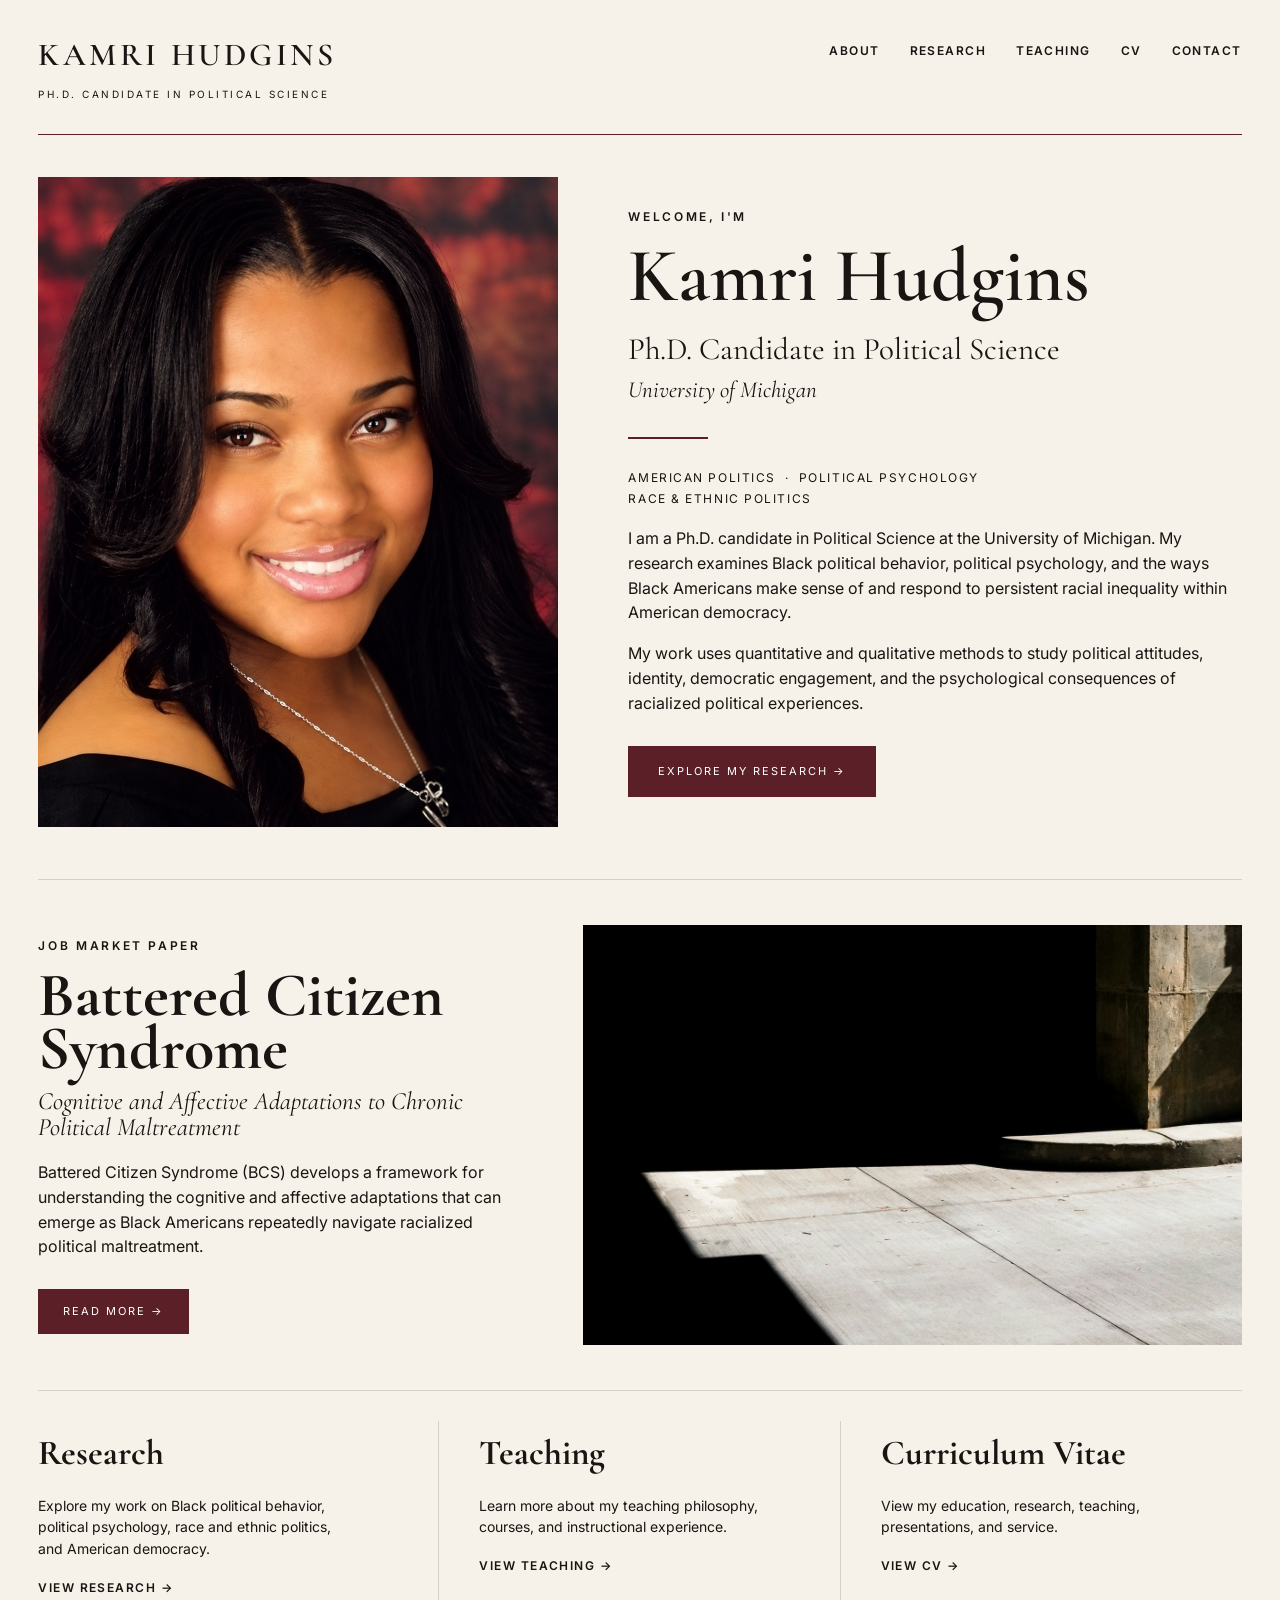
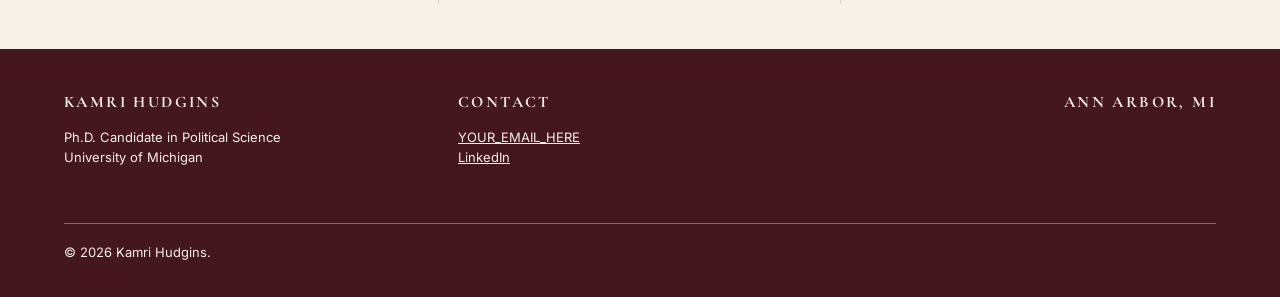
==== index.html @ df35bdea "Update CV link to new PDF file" ====
<!doctype html>
<html lang="en">
<head>
  <meta charset="utf-8">
  <meta name="viewport" content="width=device-width, initial-scale=1">
  <title>Kamri Hudgins | Ph.D. Candidate in Political Science</title>
  <meta name="description" content="Academic website of Kamri Hudgins, Ph.D. Candidate in Political Science at the University of Michigan.">
  <link rel="preconnect" href="https://fonts.googleapis.com">
  <link rel="preconnect" href="https://fonts.gstatic.com" crossorigin>
  <link href="https://fonts.googleapis.com/css2?family=Cormorant+Garamond:ital,wght@0,500;0,600;1,500&family=Inter:wght@400;500;600&display=swap" rel="stylesheet">
  <link rel="stylesheet" href="style.css">
</head>
<body>
<header class="site-header">
  <a class="wordmark" href="#top">
    <span>KAMRI HUDGINS</span>
    <small>PH.D. CANDIDATE IN POLITICAL SCIENCE</small>
  </a>
  <nav aria-label="Primary navigation">
    <a href="#about">ABOUT</a>
    <a href="#research">RESEARCH</a>
    <a href="#teaching">TEACHING</a>
    <a href="Hudgins_CV2026.pdf" target="_blank" rel="noopener">CV</a>
    <a href="#contact">CONTACT</a>
  </nav>
</header>

<main id="top">
<section class="hero" id="about">
 <div class="portrait">
  <img src="kamri-hudgins-headshot.png" alt="Kamri Hudgins">
</div>
  <div class="hero-copy">
    <p class="eyebrow">WELCOME, I'M</p>
    <h1>Kamri Hudgins</h1>
    <p class="role">Ph.D. Candidate in Political Science</p>
    <p class="institution">University of Michigan</p>
    <div class="rule"></div>
    <p class="areas">AMERICAN POLITICS &nbsp;·&nbsp; POLITICAL PSYCHOLOGY<br>RACE &amp; ETHNIC POLITICS</p>
    <p class="lede">I am a Ph.D. candidate in Political Science at the University of Michigan. My research examines Black political behavior, political psychology, and the ways Black Americans make sense of and respond to persistent racial inequality within American democracy.</p>
    <p>My work uses quantitative and qualitative methods to study political attitudes, identity, democratic engagement, and the psychological consequences of racialized political experiences.</p>
    <a class="button" href="#research">EXPLORE MY RESEARCH →</a>
  </div>
</section>

<section class="featured" id="research">
  <div class="featured-copy">
    <p class="eyebrow">JOB MARKET PAPER</p>
    <h2>Battered Citizen<br>Syndrome</h2>
    <p class="subtitle">Cognitive and Affective Adaptations to Chronic Political Maltreatment</p>
    <p>Battered Citizen Syndrome (BCS) develops a framework for understanding the cognitive and affective adaptations that can emerge as Black Americans repeatedly navigate racialized political maltreatment.</p>
    <a class="button small" href="#">READ MORE →</a>
  </div>
 <div class="research-image">
  <img src="bcs-featured.jpg" alt="Architectural scene with geometric shadows">
</div>
</section>

<section class="link-grid">
  <article>
    <h3>Research</h3>
    <p>Explore my work on Black political behavior, political psychology, race and ethnic politics, and American democracy.</p>
    <a href="#research">VIEW RESEARCH →</a>
  </article>
  <article id="teaching">
    <h3>Teaching</h3>
    <p>Learn more about my teaching philosophy, courses, and instructional experience.</p>
    <a href="#">VIEW TEACHING →</a>
  </article>
  <article>
    <h3>Curriculum Vitae</h3>
    <p>View my education, research, teaching, presentations, and service.</p>
    <a href="Hudgins_CV2026.pdf" target="_blank" rel="noopener">VIEW CV →</a>
  </article>
</section>
</main>

<footer id="contact">
  <div>
    <strong>KAMRI HUDGINS</strong>
    <p>Ph.D. Candidate in Political Science<br>University of Michigan</p>
  </div>
  <div>
    <strong>CONTACT</strong>
    <p><a href="mailto:YOUR_EMAIL_HERE">YOUR_EMAIL_HERE</a><br>
    <a href="#">LinkedIn</a></p>
  </div>
  <div class="footer-location">
    <strong>ANN ARBOR, MI</strong>
  </div>
  <p class="copyright">© 2026 Kamri Hudgins.</p>
</footer>
</body>
</html>
---- style.css ----
:root{
  --cream:#f7f2e9;
  --ink:#181513;
  --wine:#5b2027;
  --wine-dark:#43171d;
  --muted:#746b64;
  --line:#d9cfc2;
}
*{box-sizing:border-box}
html{scroll-behavior:smooth}
body{margin:0;background:var(--cream);color:var(--ink);font-family:Inter,Arial,sans-serif;line-height:1.55}
.site-header{max-width:1400px;margin:auto;padding:30px 5%;display:flex;justify-content:space-between;align-items:flex-start;border-bottom:1px solid var(--wine)}
.wordmark{text-decoration:none;color:var(--ink);letter-spacing:.22em}
.wordmark span{display:block;font-family:"Cormorant Garamond",Georgia,serif;font-size:32px;font-weight:600}
.wordmark small{font-size:10px;letter-spacing:.25em}
nav{display:flex;gap:30px;padding-top:12px}
nav a,.link-grid a{color:var(--ink);text-decoration:none;font-size:12px;font-weight:600;letter-spacing:.12em}
nav a:hover,.link-grid a:hover{color:var(--wine)}
main{max-width:1400px;margin:auto}
.hero{padding:42px 5% 52px;display:grid;grid-template-columns:minmax(0,.9fr) minmax(0,1fr);gap:62px;align-items:center}
.portrait{
  height:650px;
  overflow:hidden;
}
.portrait img{
  width:100%;
  height:100%;
  object-fit:cover;
  object-position:center;
  display:block;
}
.placeholder{background:linear-gradient(145deg,#6a2930,#3f151a);display:flex;align-items:center;justify-content:center;color:#f8eee6;letter-spacing:.18em;font-size:12px}
.hero-copy{min-width:0;max-width:650px}
.portrait{grid-column:1}
.hero-copy{grid-column:2}
.eyebrow{font-size:12px;letter-spacing:.22em;font-weight:600;margin:0 0 15px}
h1,h2,h3,.role,.subtitle{font-family:"Cormorant Garamond",Georgia,serif}
h1{font-size:76px;line-height:.9;margin:0 0 15px;font-weight:600}
.role{font-size:31px;margin:0}
.institution{font-family:"Cormorant Garamond",Georgia,serif;font-style:italic;font-size:23px;margin:0}
.rule{width:80px;border-top:2px solid var(--wine);margin:28px 0}
.areas{font-size:12px;letter-spacing:.13em;line-height:1.8}
.hero-copy p:not(.eyebrow):not(.role):not(.institution):not(.areas){max-width:620px}
.button{display:inline-block;background:var(--wine);color:white;text-decoration:none;padding:17px 30px;margin-top:14px;font-size:11px;letter-spacing:.18em}
.button:hover{background:var(--wine-dark)}
.featured{border-top:1px solid var(--line);padding:45px 5%;display:grid;grid-template-columns:.85fr 1.15fr;gap:58px;align-items:center}
.featured h2{font-size:62px;line-height:.85;margin:8px 0 12px}
.subtitle{font-size:25px;font-style:italic;line-height:1.05;margin:0 0 20px}
.small{padding:14px 25px}
.research-image{min-height:420px;background:linear-gradient(135deg,#b5a99b,#514a44)}
.research-image {
  height: 420px;
  overflow: hidden;
}

.research-image img {
  width: 100%;
  height: 100%;
  object-fit: cover;
  object-position: center;
  display: block;
}
.link-grid{border-top:1px solid var(--line);display:grid;grid-template-columns:repeat(3,1fr);padding:30px 5% 45px}
.link-grid article{padding:5px 40px;border-right:1px solid var(--line)}
.link-grid article:first-child{padding-left:0}
.link-grid article:last-child{border:0}
.link-grid h3{font-size:35px;margin:0 0 8px}
.link-grid p{font-size:14px;max-width:300px}
footer{background:var(--wine-dark);color:#f7efe7;padding:40px max(5%,calc((100% - 1400px)/2 + 70px)) 22px;display:grid;grid-template-columns:1fr 1fr 1fr;gap:30px}
footer strong{font-family:"Cormorant Garamond",Georgia,serif;letter-spacing:.15em}
footer p{font-size:13px}
footer a{color:#f7efe7}
.footer-location{text-align:right}
.copyright{grid-column:1/-1;border-top:1px solid rgba(255,255,255,.35);padding-top:18px;margin-top:12px}
@media(max-width:850px){
 .site-header{display:block}
 nav{gap:14px;flex-wrap:wrap;margin-top:18px}
 .hero,.featured{grid-template-columns:1fr;gap:32px}
 .portrait{min-height:500px}
 h1{font-size:58px}
 .featured h2{font-size:50px}
 .link-grid{grid-template-columns:1fr}
 .link-grid article,.link-grid article:first-child{padding:22px 0;border-right:0;border-bottom:1px solid var(--line)}
 footer{grid-template-columns:1fr}
 .footer-location{text-align:left}
}



/* Full-size desktop layout */
@media (min-width: 1200px) {

  main,
  .site-header {
    width: min(1500px, 94vw);
    max-width: none;
    margin-left: auto;
    margin-right: auto;
  }

  .site-header {
    padding: 30px 0;
  }

  .hero {
    padding: 42px 0 52px;
    grid-template-columns: 520px 1fr;
    gap: 70px;
  }

  .portrait {
    height: 650px;
  }

  .featured {
    padding: 45px 0;
  }

  .link-grid {
    padding: 30px 0 45px;
  }
}
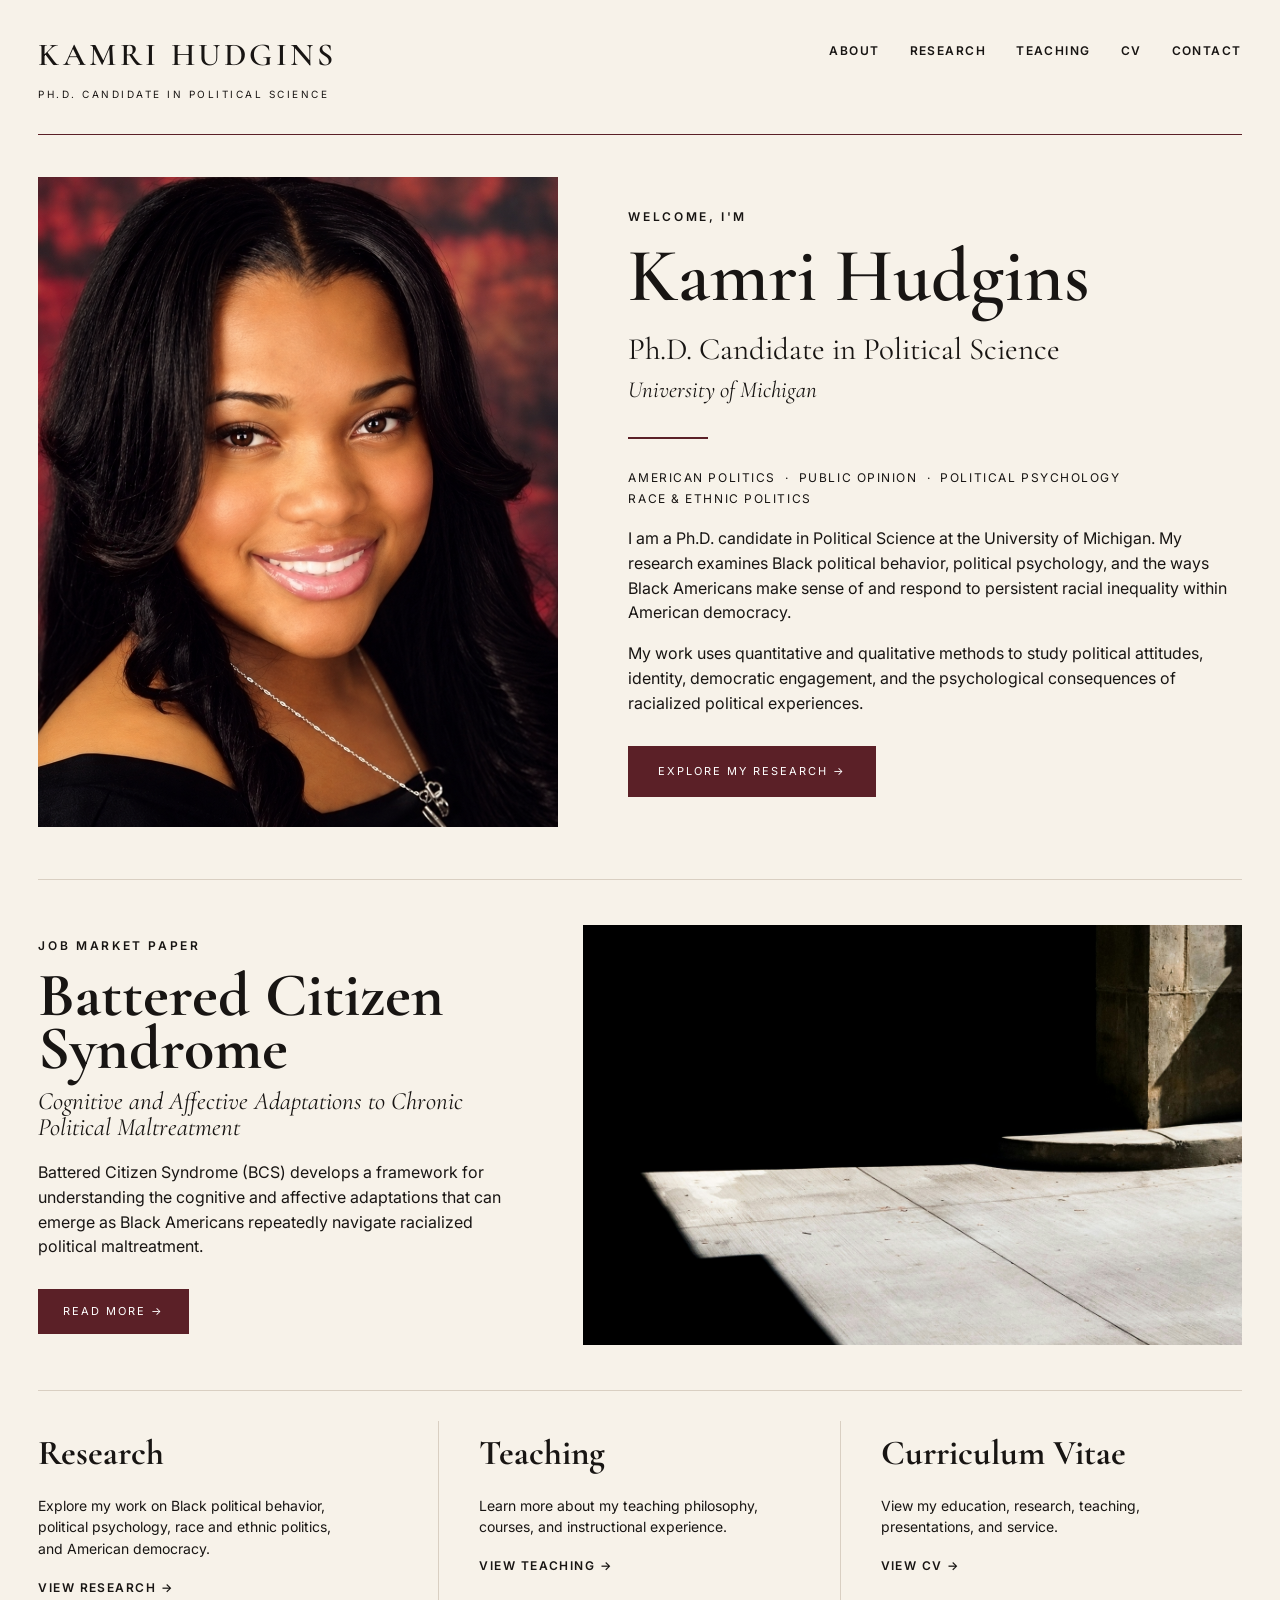
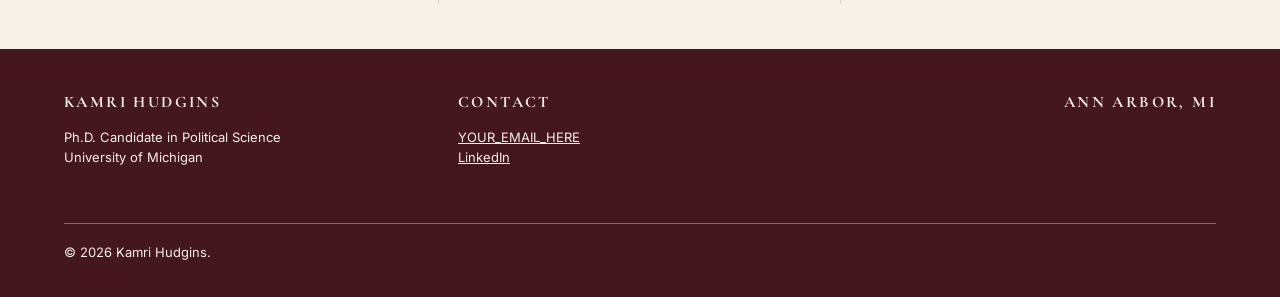
==== commit 2a20008c: "Update areas of expertise in index.html" ====
--- a/index.html
+++ b/index.html
@@ -36,7 +36,7 @@
     <p class="role">Ph.D. Candidate in Political Science</p>
     <p class="institution">University of Michigan</p>
     <div class="rule"></div>
-    <p class="areas">AMERICAN POLITICS &nbsp;·&nbsp; POLITICAL PSYCHOLOGY<br>RACE &amp; ETHNIC POLITICS</p>
+    <p class="areas">AMERICAN POLITICS &nbsp;·&nbsp; PUBLIC OPINION &nbsp;·&nbsp; POLITICAL PSYCHOLOGY<br>RACE &amp; ETHNIC POLITICS</p>
     <p class="lede">I am a Ph.D. candidate in Political Science at the University of Michigan. My research examines Black political behavior, political psychology, and the ways Black Americans make sense of and respond to persistent racial inequality within American democracy.</p>
     <p>My work uses quantitative and qualitative methods to study political attitudes, identity, democratic engagement, and the psychological consequences of racialized political experiences.</p>
     <a class="button" href="#research">EXPLORE MY RESEARCH →</a>
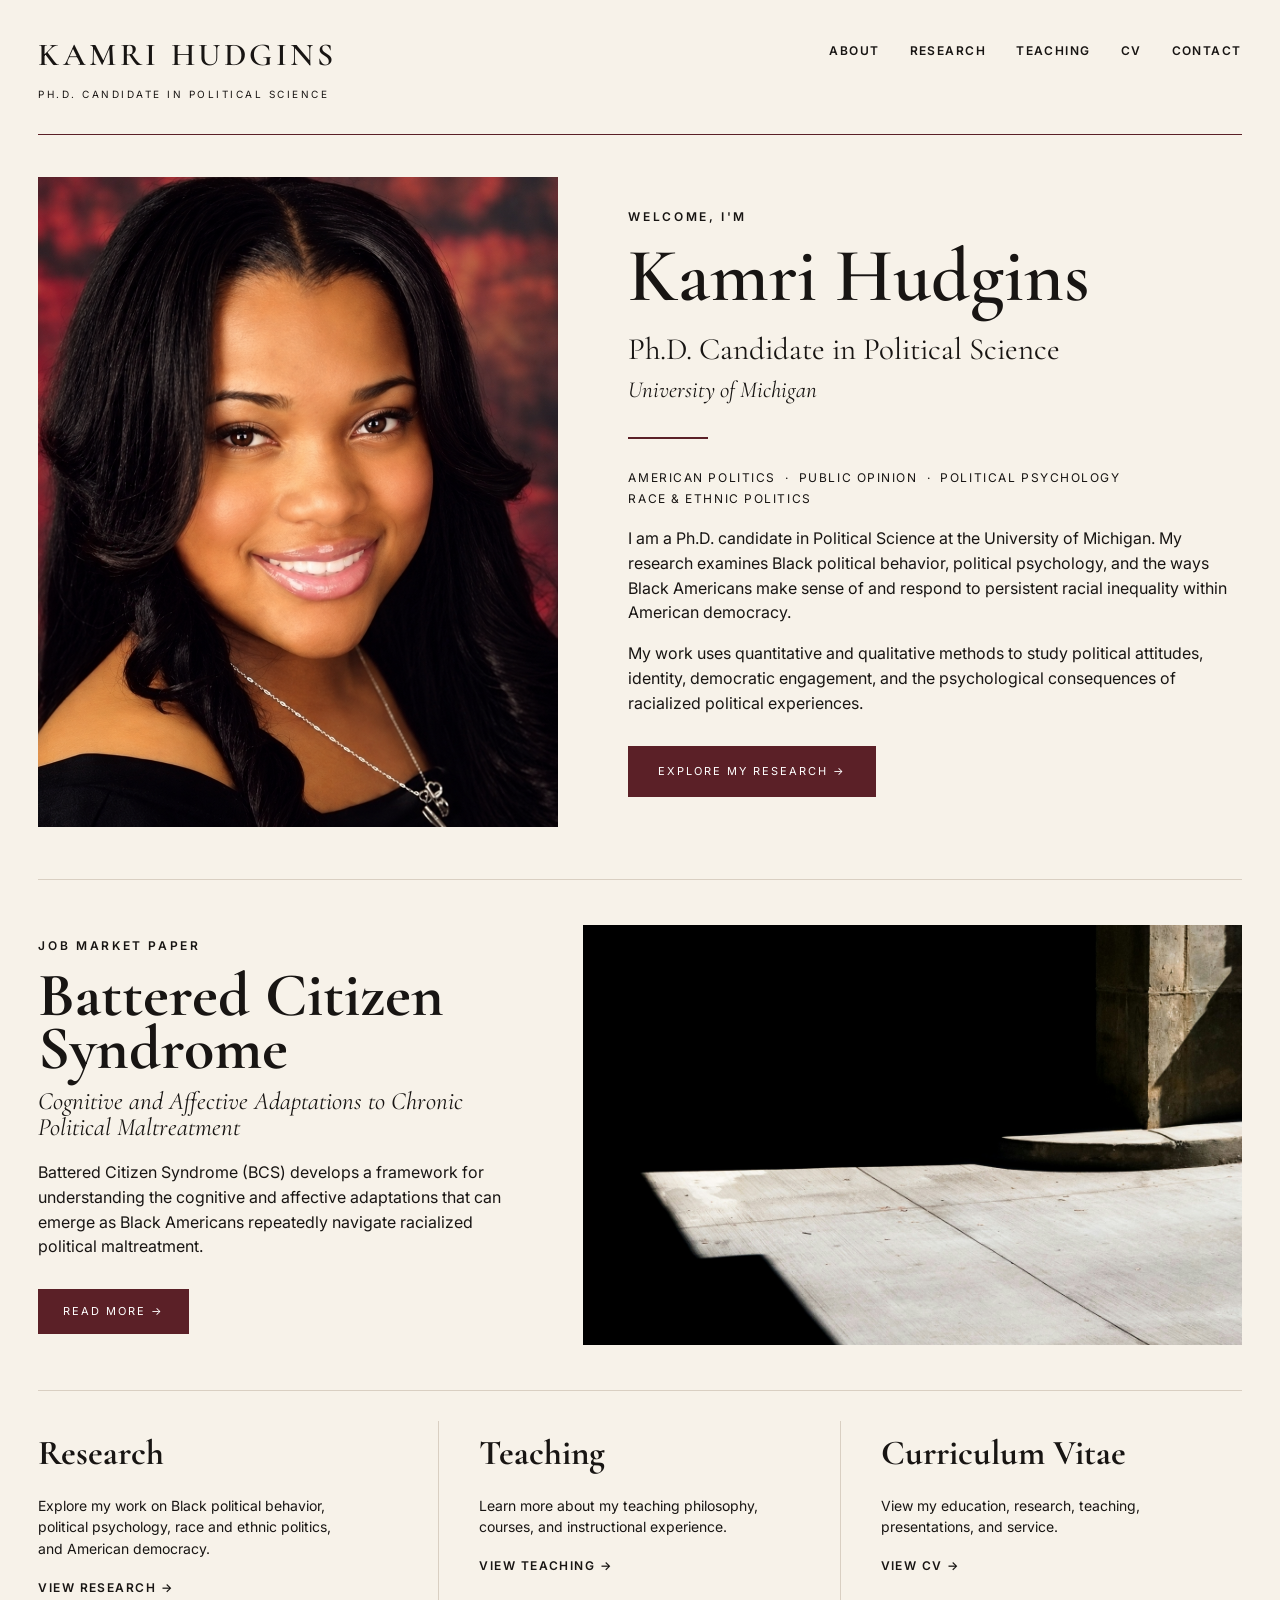
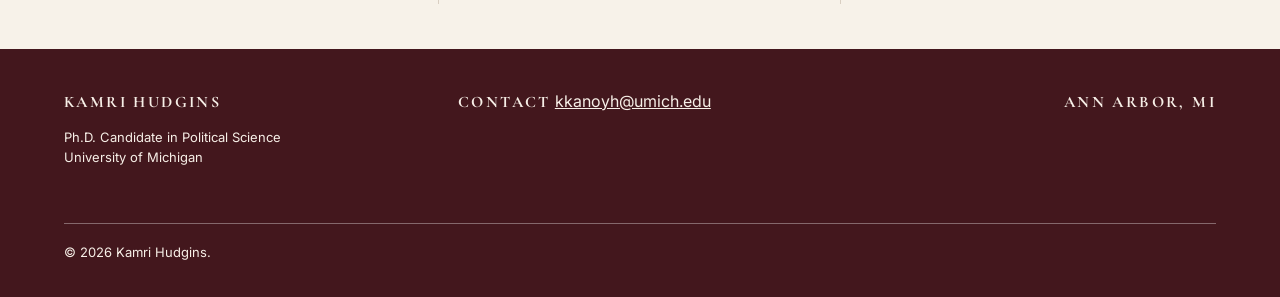
==== commit e9066b39: "Update contact information in index.html" ====
--- a/index.html
+++ b/index.html
@@ -18,8 +18,8 @@
   </a>
   <nav aria-label="Primary navigation">
     <a href="#about">ABOUT</a>
-    <a href="#research">RESEARCH</a>
-    <a href="#teaching">TEACHING</a>
+    <a href="research.html">RESEARCH</a>
+    <a href="teaching.html">TEACHING</a>
     <a href="Hudgins_CV2026.pdf" target="_blank" rel="noopener">CV</a>
     <a href="#contact">CONTACT</a>
   </nav>
@@ -39,7 +39,7 @@
     <p class="areas">AMERICAN POLITICS &nbsp;·&nbsp; PUBLIC OPINION &nbsp;·&nbsp; POLITICAL PSYCHOLOGY<br>RACE &amp; ETHNIC POLITICS</p>
     <p class="lede">I am a Ph.D. candidate in Political Science at the University of Michigan. My research examines Black political behavior, political psychology, and the ways Black Americans make sense of and respond to persistent racial inequality within American democracy.</p>
     <p>My work uses quantitative and qualitative methods to study political attitudes, identity, democratic engagement, and the psychological consequences of racialized political experiences.</p>
-    <a class="button" href="#research">EXPLORE MY RESEARCH →</a>
+    <a class="button" href="research.html">EXPLORE MY RESEARCH →</a>
   </div>
 </section>
 
@@ -49,7 +49,7 @@
     <h2>Battered Citizen<br>Syndrome</h2>
     <p class="subtitle">Cognitive and Affective Adaptations to Chronic Political Maltreatment</p>
     <p>Battered Citizen Syndrome (BCS) develops a framework for understanding the cognitive and affective adaptations that can emerge as Black Americans repeatedly navigate racialized political maltreatment.</p>
-    <a class="button small" href="#">READ MORE →</a>
+    <a class="button small" href="research.html#bcs">READ MORE →</a>
   </div>
  <div class="research-image">
   <img src="bcs-featured.jpg" alt="Architectural scene with geometric shadows">
@@ -60,12 +60,12 @@
   <article>
     <h3>Research</h3>
     <p>Explore my work on Black political behavior, political psychology, race and ethnic politics, and American democracy.</p>
-    <a href="#research">VIEW RESEARCH →</a>
+<a href="research.html">VIEW RESEARCH →</a>
   </article>
   <article id="teaching">
     <h3>Teaching</h3>
     <p>Learn more about my teaching philosophy, courses, and instructional experience.</p>
-    <a href="#">VIEW TEACHING →</a>
+    <a href="teaching.html">VIEW TEACHING →</a>
   </article>
   <article>
     <h3>Curriculum Vitae</h3>
@@ -80,11 +80,10 @@
     <strong>KAMRI HUDGINS</strong>
     <p>Ph.D. Candidate in Political Science<br>University of Michigan</p>
   </div>
-  <div>
-    <strong>CONTACT</strong>
-    <p><a href="mailto:YOUR_EMAIL_HERE">YOUR_EMAIL_HERE</a><br>
-    <a href="#">LinkedIn</a></p>
-  </div>
+ <div>
+  <strong>CONTACT</strong>
+  <a href="mailto:kkanoyh@umich.edu">kkanoyh@umich.edu</a>
+</div>
   <div class="footer-location">
     <strong>ANN ARBOR, MI</strong>
   </div>
--- a/style.css
+++ b/style.css
@@ -120,3 +120,243 @@
     padding: 30px 0 45px;
   }
 }
+
+/* Teaching page */
+
+.teaching-page {
+  width: min(1100px, 90%);
+  margin: 0 auto;
+  padding: 80px 0 100px;
+}
+
+.teaching-page > .eyebrow {
+  color: var(--wine);
+  margin-bottom: 18px;
+}
+
+.teaching-page > h1 {
+  font-family: "Cormorant Garamond", Georgia, serif;
+  font-size: 72px;
+  line-height: 0.95;
+  font-weight: 600;
+  margin: 0 0 32px;
+}
+
+.teaching-intro {
+  max-width: 850px;
+  font-family: "Cormorant Garamond", Georgia, serif;
+  font-size: 29px;
+  line-height: 1.4;
+  margin: 0;
+}
+
+.teaching-page .rule {
+  margin: 42px 0 55px;
+}
+
+.teaching-section {
+  max-width: 950px;
+}
+
+.teaching-section h2 {
+  font-family: "Cormorant Garamond", Georgia, serif;
+  font-size: 52px;
+  font-weight: 600;
+  margin: 0 0 38px;
+}
+
+.teaching-section h3 {
+  font-size: 12px;
+  letter-spacing: .18em;
+  text-transform: uppercase;
+  margin: 42px 0 22px;
+  padding-bottom: 10px;
+  border-bottom: 1px solid var(--line);
+}
+
+.course {
+  margin-bottom: 28px;
+}
+
+.course h4 {
+  font-family: "Cormorant Garamond", Georgia, serif;
+  font-size: 27px;
+  line-height: 1.15;
+  margin: 0 0 5px;
+}
+
+.course p,
+.course-list p {
+  color: var(--muted);
+  margin: 0 0 18px;
+}
+
+.course-list strong {
+  color: var(--ink);
+  font-weight: 600;
+}
+
+@media (max-width: 700px) {
+  .teaching-page {
+    padding: 50px 0 70px;
+  }
+
+  .teaching-page > h1 {
+    font-size: 52px;
+  }
+
+  .teaching-intro {
+    font-size: 24px;
+  }
+
+  .teaching-section h2 {
+    font-size: 42px;
+  }
+}
+
+/* Research page */
+
+.research-page {
+  width: min(1100px, 90%);
+  margin: 0 auto;
+  padding: 80px 0 100px;
+}
+
+.research-page > .eyebrow {
+  color: var(--wine);
+  margin-bottom: 18px;
+}
+
+.research-page > h1 {
+  font-family: "Cormorant Garamond", Georgia, serif;
+  font-size: 68px;
+  line-height: 0.95;
+  font-weight: 600;
+  margin: 0 0 32px;
+  max-width: 900px;
+}
+
+.research-intro {
+  max-width: 950px;
+  font-family: "Cormorant Garamond", Georgia, serif;
+  font-size: 25px;
+  line-height: 1.4;
+  margin: 0;
+}
+
+.research-page > .rule {
+  margin: 42px 0 58px;
+}
+
+.dissertation-section {
+  max-width: 950px;
+}
+
+.dissertation-section > .eyebrow {
+  color: var(--wine);
+  margin-bottom: 16px;
+}
+
+.dissertation-section h2 {
+  font-family: "Cormorant Garamond", Georgia, serif;
+  font-size: 52px;
+  line-height: 1;
+  font-weight: 600;
+  margin: 0 0 28px;
+}
+
+.research-question {
+  font-family: "Cormorant Garamond", Georgia, serif;
+  font-size: 32px;
+  line-height: 1.25;
+  font-style: italic;
+  max-width: 900px;
+  margin: 0 0 30px;
+}
+
+.dissertation-section > p:not(.eyebrow):not(.research-question) {
+  max-width: 900px;
+  font-size: 16px;
+  line-height: 1.7;
+  margin: 0 0 18px;
+}
+
+.research-divider {
+  border-top: 1px solid var(--line);
+  margin: 58px 0;
+}
+
+.publications-section {
+  max-width: 950px;
+}
+
+.publications-section h2 {
+  font-family: "Cormorant Garamond", Georgia, serif;
+  font-size: 52px;
+  line-height: 1;
+  font-weight: 600;
+  margin: 0 0 42px;
+}
+
+.publications-section h3 {
+  font-size: 12px;
+  letter-spacing: .18em;
+  text-transform: uppercase;
+  margin: 42px 0 22px;
+  padding-bottom: 10px;
+  border-bottom: 1px solid var(--line);
+}
+
+.research-item {
+  margin-bottom: 26px;
+}
+
+.research-item p {
+  margin: 0 0 7px;
+  line-height: 1.6;
+}
+
+.research-item strong {
+  font-family: "Cormorant Garamond", Georgia, serif;
+  font-size: 22px;
+  line-height: 1.25;
+  font-weight: 600;
+}
+
+.research-item .citation {
+  color: var(--muted);
+  font-size: 14px;
+}
+
+.publication-link {
+  color: var(--ink);
+  text-decoration: none;
+  transition: color .2s ease;
+}
+
+.publication-link:hover {
+  color: var(--wine);
+}
+
+@media (max-width: 700px) {
+  .research-page {
+    padding: 50px 0 70px;
+  }
+
+  .research-page > h1 {
+    font-size: 48px;
+  }
+
+  .research-intro {
+    font-size: 22px;
+  }
+
+  .dissertation-section h2,
+  .publications-section h2 {
+    font-size: 42px;
+  }
+
+  .research-question {
+    font-size: 27px;
+  }
+}
